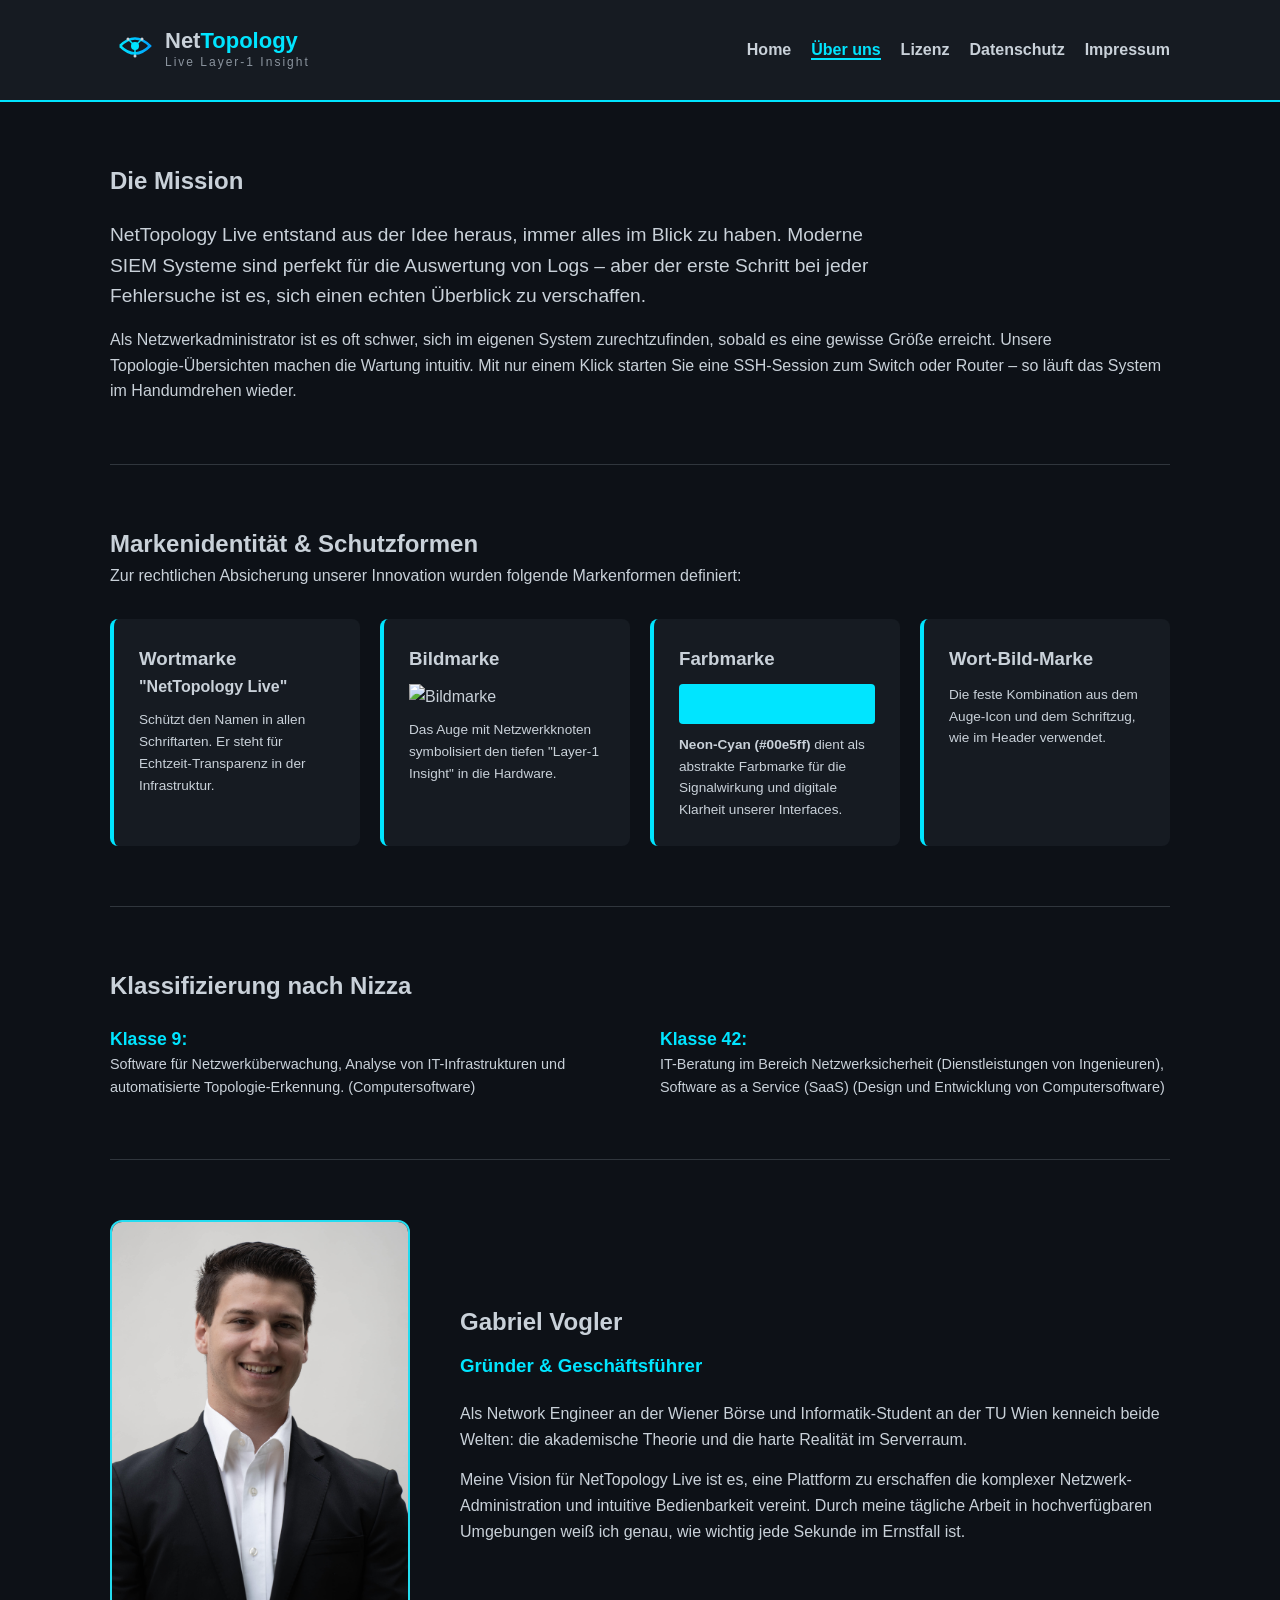
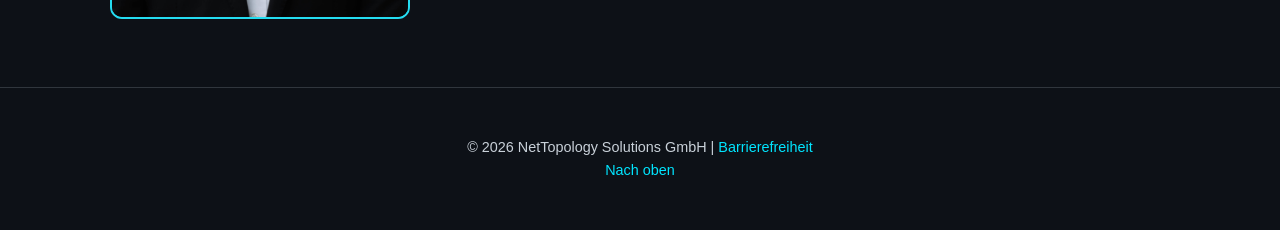
==== docs/about.html @ a6eb4c8f "About us Page, Markenidentität und Klassifizierung nach Nizza + GEschäftsführer" ====
<!DOCTYPE html>
<html lang="de">
<head>
    <meta charset="UTF-8">
    <meta name="viewport" content="width=device-width, initial-scale=1.0">
    <title>Über uns | NetTopology Live</title>
    <link rel="stylesheet" href="css/style.css">
</head>
<body>

    <a href="#main-content" class="skip-link">Zum Hauptinhalt springen</a>

    <header>
        <div class="container header-flex">
            <div class="logo">
                <a href="index.html"><img src="assets/images/logo-header.svg" alt="NetTopology Live Logo"></a>
            </div>
            <nav aria-label="Hauptnavigation">
                <ul>
                    <li><a href="index.html">Home</a></li>
                    <li><a href="about.html" aria-current="page">Über uns</a></li>
                    <li><a href="lizenz.html">Lizenz</a></li>
                    <li><a href="datenschutz.html">Datenschutz</a></li>
                    <li><a href="impressum.html">Impressum</a></li>
                </ul>
            </nav>
        </div>
    </header>

    <main id="main-content" class="container" style="padding: 60px 20px;">
        
        <section id="mission">
            <h1>Die Mission</h1>
            <p style="font-size: 1.2rem; color: var(--text-main); max-width: 800px; margin-top: 20px;">
                NetTopology Live entstand aus der Idee heraus, immer alles im Blick zu haben. Moderne SIEM Systeme sind perfekt für die Auswertung von Logs – aber der erste Schritt bei jeder Fehlersuche ist es, sich einen echten Überblick zu verschaffen.
            </p>
            <p style="margin-top: 15px;">
                Als Netzwerkadministrator ist es oft schwer, sich im eigenen System zurechtzufinden, sobald es eine gewisse Größe erreicht. Unsere Topologie-Übersichten machen die Wartung intuitiv. Mit nur einem Klick starten Sie eine SSH-Session zum Switch oder Router – so läuft das System im Handumdrehen wieder.
            </p>
        </section>

        <hr style="margin: 60px 0; border: 0; border-top: 1px solid #30363d;">

        <!-- Aufgabe 3: Markenformen & Branding -->
        <section id="branding">
            <h2>Markenidentität & Schutzformen</h2>
            <p>Zur rechtlichen Absicherung unserer Innovation wurden folgende Markenformen definiert:</p>

            <div class="brand-grid" style="display: grid; grid-template-columns: repeat(auto-fit, minmax(230px, 1fr)); gap: 20px; margin-top: 30px;">
                <div class="brand-card" style="background: var(--bg-card); padding: 25px; border-radius: 8px; border-left: 4px solid var(--accent-blue);">
                    <h3>Wortmarke</h3>
                    <p><strong>"NetTopology Live"</strong></p>
                    <p style="font-size: 0.85rem; margin-top: 10px;">Schützt den Namen in allen Schriftarten. Er steht für Echtzeit-Transparenz in der Infrastruktur.</p>
                </div>

                <div class="brand-card" style="background: var(--bg-card); padding: 25px; border-radius: 8px; border-left: 4px solid var(--accent-blue);">
                    <h3>Bildmarke</h3>
                    <div style="margin: 10px 0;"><img src="assets/icons/favicon.svg" alt="Bildmarke" width="40"></div>
                    <p style="font-size: 0.85rem;">Das Auge mit Netzwerkknoten symbolisiert den tiefen "Layer-1 Insight" in die Hardware.</p>
                </div>

                <div class="brand-card" style="background: var(--bg-card); padding: 25px; border-radius: 8px; border-left: 4px solid var(--accent-blue);">
                    <h3>Farbmarke</h3>
                    <div style="width: 100%; height: 40px; background-color: var(--accent-blue); border-radius: 4px; margin: 10px 0;"></div>
                    <p style="font-size: 0.85rem;"><strong>Neon-Cyan (#00e5ff)</strong> dient als abstrakte Farbmarke für die Signalwirkung und digitale Klarheit unserer Interfaces.</p>
                </div>

                <div class="brand-card" style="background: var(--bg-card); padding: 25px; border-radius: 8px; border-left: 4px solid var(--accent-blue);">
                    <h3>Wort-Bild-Marke</h3>
                    <p style="font-size: 0.85rem; margin-top: 10px;">Die feste Kombination aus dem Auge-Icon und dem Schriftzug, wie im Header verwendet.</p>
                </div>
            </div>
        </section>

        <hr style="margin: 60px 0; border: 0; border-top: 1px solid #30363d;">

        <section id="nizza">
            <h2>Klassifizierung nach Nizza</h2>
            <div style="display: grid; grid-template-columns: 1fr 1fr; gap: 40px; margin-top: 20px;">
                <div>
                    <strong style="color: var(--accent-blue); font-size: 1.1rem;">Klasse 9:</strong>
                    <p style="font-size: 0.9rem;">Software für Netzwerküberwachung, Analyse von IT-Infrastrukturen und automatisierte Topologie-Erkennung. (Computersoftware)</p>
                </div>
                <div>
                    <strong style="color: var(--accent-blue); font-size: 1.1rem;">Klasse 42:</strong>
                    <p style="font-size: 0.9rem;">IT-Beratung im Bereich Netzwerksicherheit (Dienstleistungen von Ingenieuren), Software as a Service (SaaS) (Design und Entwicklung von Computersoftware)</p>
                </div>
            </div>
        </section>

        <hr style="margin: 60px 0; border: 0; border-top: 1px solid #30363d;">

        <section id="ceo">
            <div style="display: grid; grid-template-columns: 300px 1fr; gap: 50px; align-items: center;">
                <div class="ceo-image">
                    <!-- Ersetze dies durch dein echtes Bild unter assets/images/ceo-gabriel.jpg -->
                    <img src="assets/images/Foto_Gabriel.jpg" alt="Gabriel Vogler - CEO NetTopology" style="width: 100%; border-radius: 12px; border: 2px solid var(--accent-blue); filter: grayscale(20%);">
                </div>
                <div class="ceo-text">
                    <h2 style="margin-bottom: 10px;">Gabriel Vogler</h2>
                    <h3 style="color: var(--accent-blue); margin-bottom: 20px;">Gründer & Geschäftsführer</h3>
                    <p>
                        Als Network Engineer an der Wiener Börse und Informatik-Student an der TU Wien kenneich beide Welten: die akademische Theorie und die harte Realität im Serverraum. 
                    </p>
                    <p style="margin-top: 15px;">
                        Meine Vision für NetTopology Live ist es, eine Plattform zu erschaffen die komplexer Netzwerk-Administration und intuitive Bedienbarkeit vereint. Durch meine tägliche Arbeit in hochverfügbaren Umgebungen weiß ich genau, wie wichtig jede Sekunde im Ernstfall ist.
                    </p>
                </div>
            </div>
        </section>

    </main>

    <footer>
        <div class="container">
            <p>&copy; 2026 NetTopology Solutions GmbH | <a href="impressum.html#accessibility">Barrierefreiheit</a></p>
            <p><a href="#top">Nach oben</a></p>
        </div>
    </footer>

</body>
</html>
---- docs/css/style.css ----
:root {
    --bg-dark: #0d1117;
    --bg-card: #161b22;
    --text-main: #c9d1d9;
    --accent-blue: #00e5ff; /* Deine Markenfarbe: Neon-Blau */
    --status-up: #39d353;
    --status-down: #f85149;
    --font-main: 'Segoe UI', Tahoma, Geneva, Verdana, sans-serif;
    --font-mono: 'Cascadia Code', 'Courier New', monospace;
}

* {
    box-sizing: border-box;
    margin: 0;
    padding: 0;
}

html {
    scroll-behavior: smooth;
}

body {
    background-color: var(--bg-dark);
    color: var(--text-main);
    font-family: var(--font-main);
    line-height: 1.6;
}

.container {
    max-width: 1100px;
    margin: 0 auto;
    padding: 0 20px;
}

.skip-link {
    position: absolute;
    top: -100px;
    left: 0;
    background: var(--accent-blue);
    color: black;
    padding: 10px 20px;
    z-index: 999;
    text-decoration: none;
    font-weight: bold;
    transition: top 0.3s;
}

.skip-link:focus {
    top: 0;
}

header {
    background-color: var(--bg-card);
    border-bottom: 2px solid var(--accent-blue);
    padding: 1rem 0;
    position: relative;
    z-index: 10;
}

header .container {
    display: flex;
    justify-content: space-between;
    align-items: center;
}

nav ul {
    display: flex;
    list-style: none;
    gap: 20px;
}

nav a {
    color: var(--text-main);
    text-decoration: none;
    font-weight: bold;
}

nav a:hover, nav a[aria-current="page"] {
    color: var(--accent-blue);
    border-bottom: 2px solid var(--accent-blue);
}

/* --- Hero Section mit Video Background --- */
#hero {
    position: relative;
    height: 100vh;
    width: 100%;
    overflow: hidden;
    display: flex;
    align-items: center;
    justify-content: center;
    background-color: black; /* Schwarz als Fallback während das Video lädt */
    text-align: center;
}

#hero-video {
    position: absolute;
    top: 50%;
    left: 50%;
    min-width: 100%;
    min-height: 100%;
    width: auto;
    height: auto;
    z-index: 0; /* Ganz nach hinten */
    transform: translate(-50%, -50%);
    object-fit: cover;
}

.video-overlay {
    position: absolute;
    top: 0;
    left: 0;
    width: 100%;
    height: 100%;
    background: rgba(13, 17, 23, 0.75);
    z-index: 1;
}

.hero-content {
    position: relative;
    z-index: 2;
    max-width: 900px;
    padding: 0 20px;
}

#hero h1 {
    font-size: 3rem;
    color: white;
    margin-bottom: 1rem;
    line-height: 1.2;
}

.highlight {
    color: var(--accent-blue);
}

.hero-subtitle {
    font-size: 1.25rem;
    color: #c9d1d9;
    max-width: 700px;
    margin: 20px auto;
}

#demo {
    padding: 80px 0;
    background-color: var(--bg-dark);
}

.demo-grid {
    display: grid;
    grid-template-columns: 1fr 1.5fr;
    gap: 50px;
    align-items: center;
}

.feature-list {
    list-style: none;
    margin-top: 20px;
}

.feature-list li {
    margin-bottom: 15px;
    padding-left: 25px;
    position: relative;
}

.feature-list li::before {
    content: "✓";
    position: absolute;
    left: 0;
    color: var(--accent-blue);
    font-weight: bold;
}

.responsive-img {
    max-width: 100%;
    height: auto;
    border-radius: 8px;
}

.shadow-box {
    box-shadow: 0 20px 50px rgba(0, 229, 255, 0.15);
    border: 1px solid #30363d;
}

.hero-cta {
    display: flex;
    justify-content: center;
    gap: 20px;
    margin-top: 30px;
}

.btn-primary, .btn-secondary {
    padding: 12px 28px;
    border-radius: 4px;
    font-weight: bold;
    text-decoration: none;
    transition: all 0.3s ease;
    display: inline-block;
}

.btn-primary {
    background-color: var(--accent-blue);
    color: #000;
    border: 2px solid var(--accent-blue);
}

.btn-primary:hover {
    background-color: transparent;
    color: var(--accent-blue);
}

.btn-secondary {
    background-color: transparent;
    color: white;
    border: 2px solid #30363d;
}

.btn-secondary:hover {
    border-color: var(--accent-blue);
    color: var(--accent-blue);
}

.btn-primary:focus, .btn-secondary:focus {
    outline: 3px solid white;
    outline-offset: 4px;
}

/* --- Pricing Section --- */
#pricing {
    padding: 80px 0;
    background-color: #161b22;
}

.pricing-header {
    text-align: center;
    margin-bottom: 50px;
}

.pricing-grid {
    display: flex;
    justify-content: center;
    gap: 30px;
    flex-wrap: wrap;
}

.price-card {
    background-color: var(--bg-dark);
    border: 1px solid #30363d;
    border-radius: 8px;
    padding: 40px;
    width: 320px;
    text-align: center;
    position: relative;
    transition: transform 0.3s ease;
}

.price-card:hover {
    transform: translateY(-10px);
    border-color: var(--accent-blue);
}

.price-card.featured {
    border: 2px solid var(--accent-blue);
    box-shadow: 0 10px 30px rgba(0, 229, 255, 0.1);
}

.badge {
    position: absolute;
    top: -15px;
    left: 50%;
    transform: translateX(-50%);
    background-color: var(--accent-blue);
    color: #000;
    padding: 5px 15px;
    border-radius: 20px;
    font-size: 0.8rem;
    font-weight: bold;
}

.price {
    font-size: 3rem;
    font-weight: bold;
    margin: 20px 0;
    color: var(--accent-blue);
}

.price span {
    font-size: 1.2rem;
    color: #8b949e;
    margin-right: 5px;
}

.price-info {
    font-size: 0.9rem;
    color: #8b949e;
    margin-bottom: 25px;
}

.price-features {
    list-style: none;
    text-align: left;
    margin-bottom: 30px;
}

.price-features li {
    margin-bottom: 12px;
    font-size: 0.95rem;
}

.price-features li::before {
    content: "•";
    color: var(--accent-blue);
    margin-right: 10px;
    font-weight: bold;
}

/* --- Back to Top --- */
.back-to-top-wrapper {
    text-align: center;
    padding: 40px 0;
    background-color: var(--bg-dark);
}

.back-to-top {
    display: inline-block;
    padding: 10px 20px;
    background-color: var(--bg-card);
    color: var(--accent-blue);
    border: 1px solid var(--accent-blue);
    border-radius: 4px;
    text-decoration: none;
    font-weight: bold;
    transition: all 0.3s ease;
}

.back-to-top:hover {
    background-color: var(--accent-blue);
    color: black;
}

footer {
    padding: 3rem 0;
    background-color: #0d1117;
    border-top: 1px solid #30363d;
    font-size: 0.9rem;
    text-align: center;
}

footer a { color: var(--accent-blue); text-decoration: none; }

@media (max-width: 768px) {
    #hero h1 { font-size: 2rem; }
    .demo-grid { grid-template-columns: 1fr; text-align: center; }
    .feature-list li { text-align: left; }
    .hero-cta { flex-direction: column; align-items: center; }
}
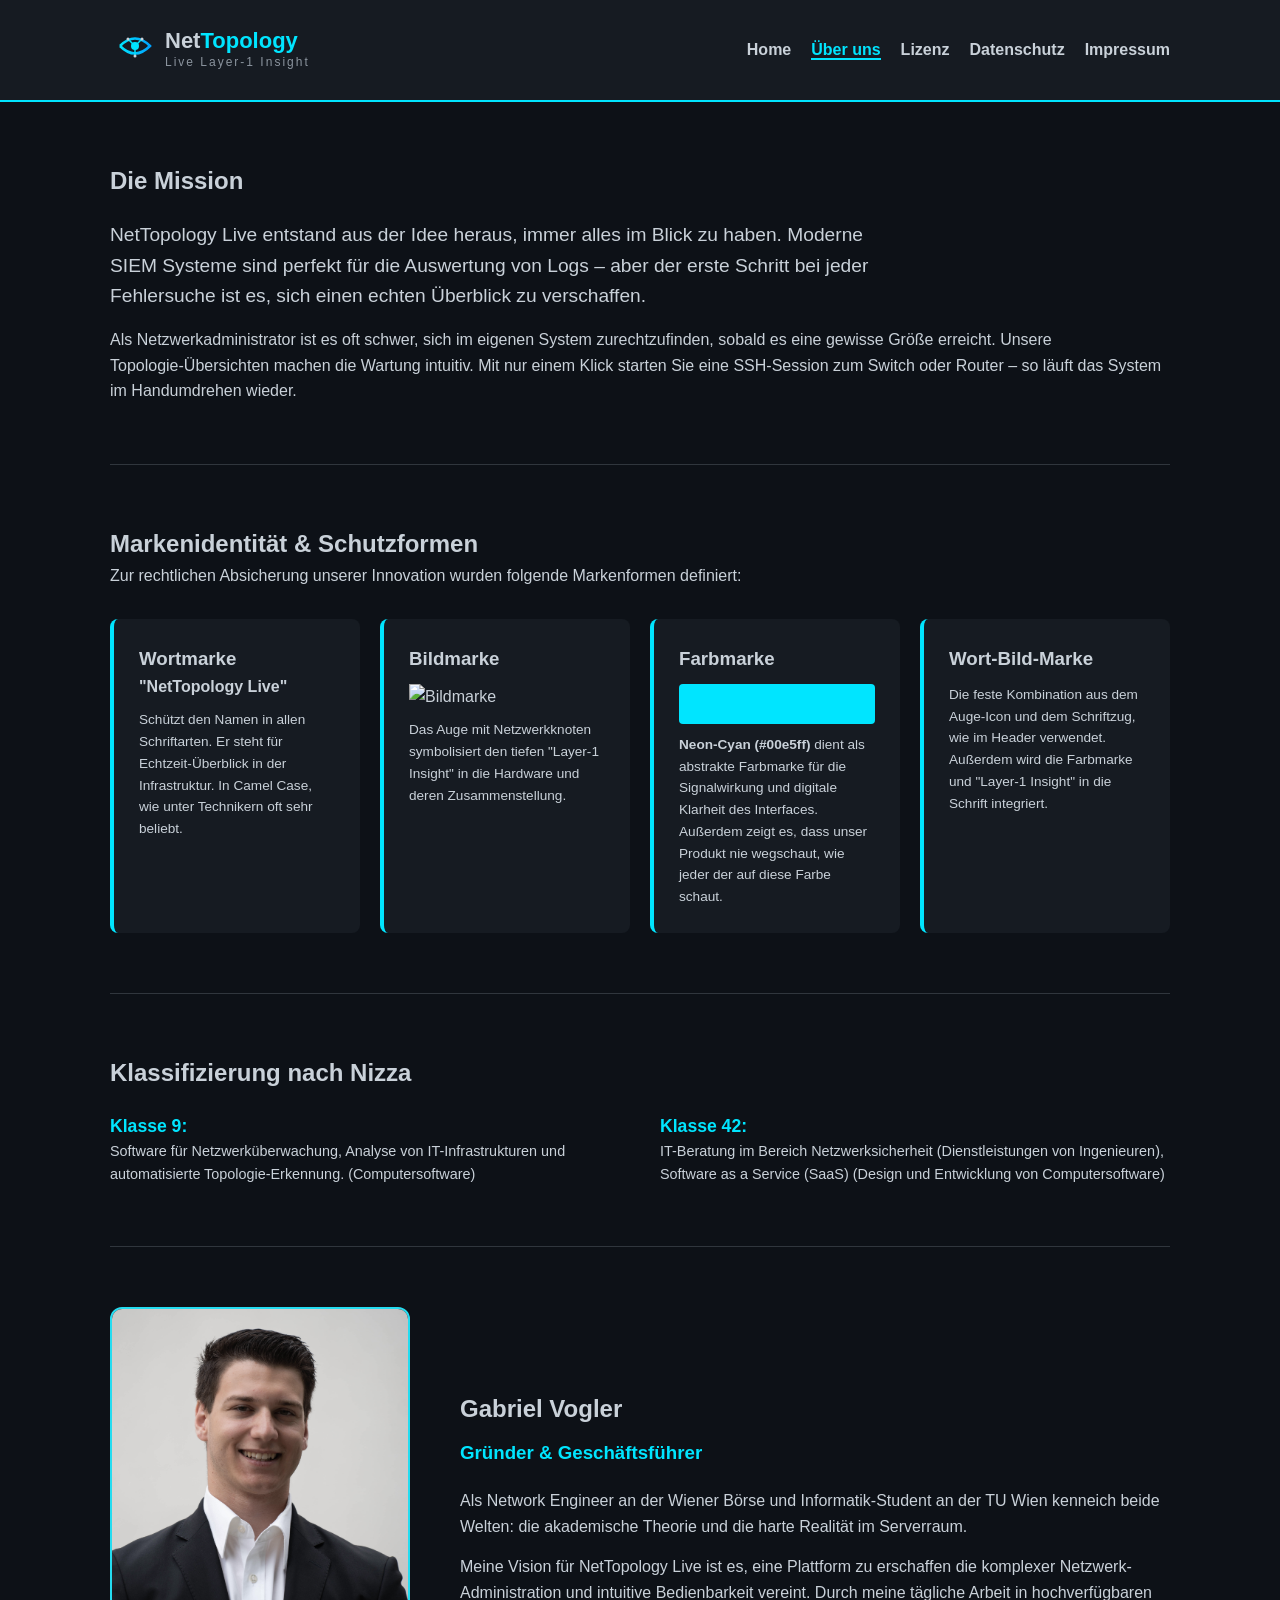
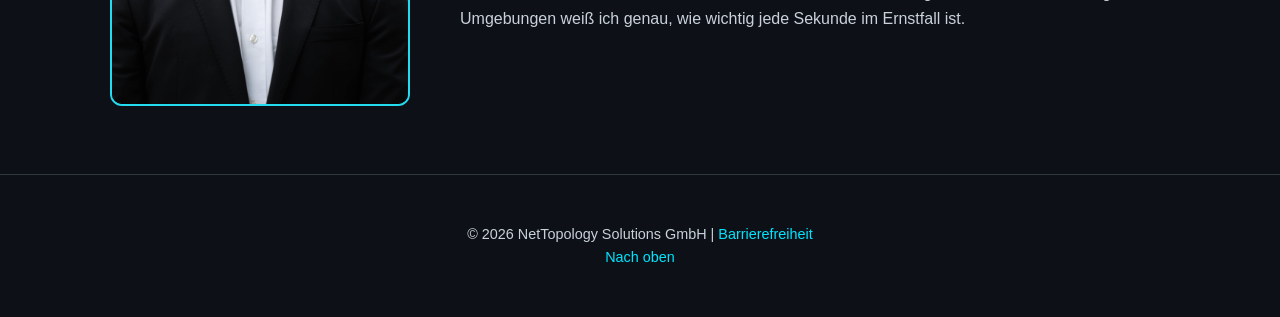
==== commit 82e60447: "About us Page, Markenidentität Anpassungen" ====
--- a/docs/about.html
+++ b/docs/about.html
@@ -50,24 +50,24 @@
                 <div class="brand-card" style="background: var(--bg-card); padding: 25px; border-radius: 8px; border-left: 4px solid var(--accent-blue);">
                     <h3>Wortmarke</h3>
                     <p><strong>"NetTopology Live"</strong></p>
-                    <p style="font-size: 0.85rem; margin-top: 10px;">Schützt den Namen in allen Schriftarten. Er steht für Echtzeit-Transparenz in der Infrastruktur.</p>
+                    <p style="font-size: 0.85rem; margin-top: 10px;">Schützt den Namen in allen Schriftarten. Er steht für Echtzeit-Überblick in der Infrastruktur. In Camel Case, wie unter Technikern oft sehr beliebt.</p>
                 </div>
 
                 <div class="brand-card" style="background: var(--bg-card); padding: 25px; border-radius: 8px; border-left: 4px solid var(--accent-blue);">
                     <h3>Bildmarke</h3>
                     <div style="margin: 10px 0;"><img src="assets/icons/favicon.svg" alt="Bildmarke" width="40"></div>
-                    <p style="font-size: 0.85rem;">Das Auge mit Netzwerkknoten symbolisiert den tiefen "Layer-1 Insight" in die Hardware.</p>
+                    <p style="font-size: 0.85rem;">Das Auge mit Netzwerkknoten symbolisiert den tiefen "Layer-1 Insight" in die Hardware und deren Zusammenstellung.</p>
                 </div>
 
                 <div class="brand-card" style="background: var(--bg-card); padding: 25px; border-radius: 8px; border-left: 4px solid var(--accent-blue);">
                     <h3>Farbmarke</h3>
                     <div style="width: 100%; height: 40px; background-color: var(--accent-blue); border-radius: 4px; margin: 10px 0;"></div>
-                    <p style="font-size: 0.85rem;"><strong>Neon-Cyan (#00e5ff)</strong> dient als abstrakte Farbmarke für die Signalwirkung und digitale Klarheit unserer Interfaces.</p>
+                    <p style="font-size: 0.85rem;"><strong>Neon-Cyan (#00e5ff)</strong> dient als abstrakte Farbmarke für die Signalwirkung und digitale Klarheit des Interfaces. Außerdem zeigt es, dass unser Produkt nie wegschaut, wie jeder der auf diese Farbe schaut.</p>
                 </div>
 
                 <div class="brand-card" style="background: var(--bg-card); padding: 25px; border-radius: 8px; border-left: 4px solid var(--accent-blue);">
                     <h3>Wort-Bild-Marke</h3>
-                    <p style="font-size: 0.85rem; margin-top: 10px;">Die feste Kombination aus dem Auge-Icon und dem Schriftzug, wie im Header verwendet.</p>
+                    <p style="font-size: 0.85rem; margin-top: 10px;">Die feste Kombination aus dem Auge-Icon und dem Schriftzug, wie im Header verwendet. Außerdem wird die Farbmarke und "Layer-1 Insight" in die Schrift integriert.</p>
                 </div>
             </div>
         </section>
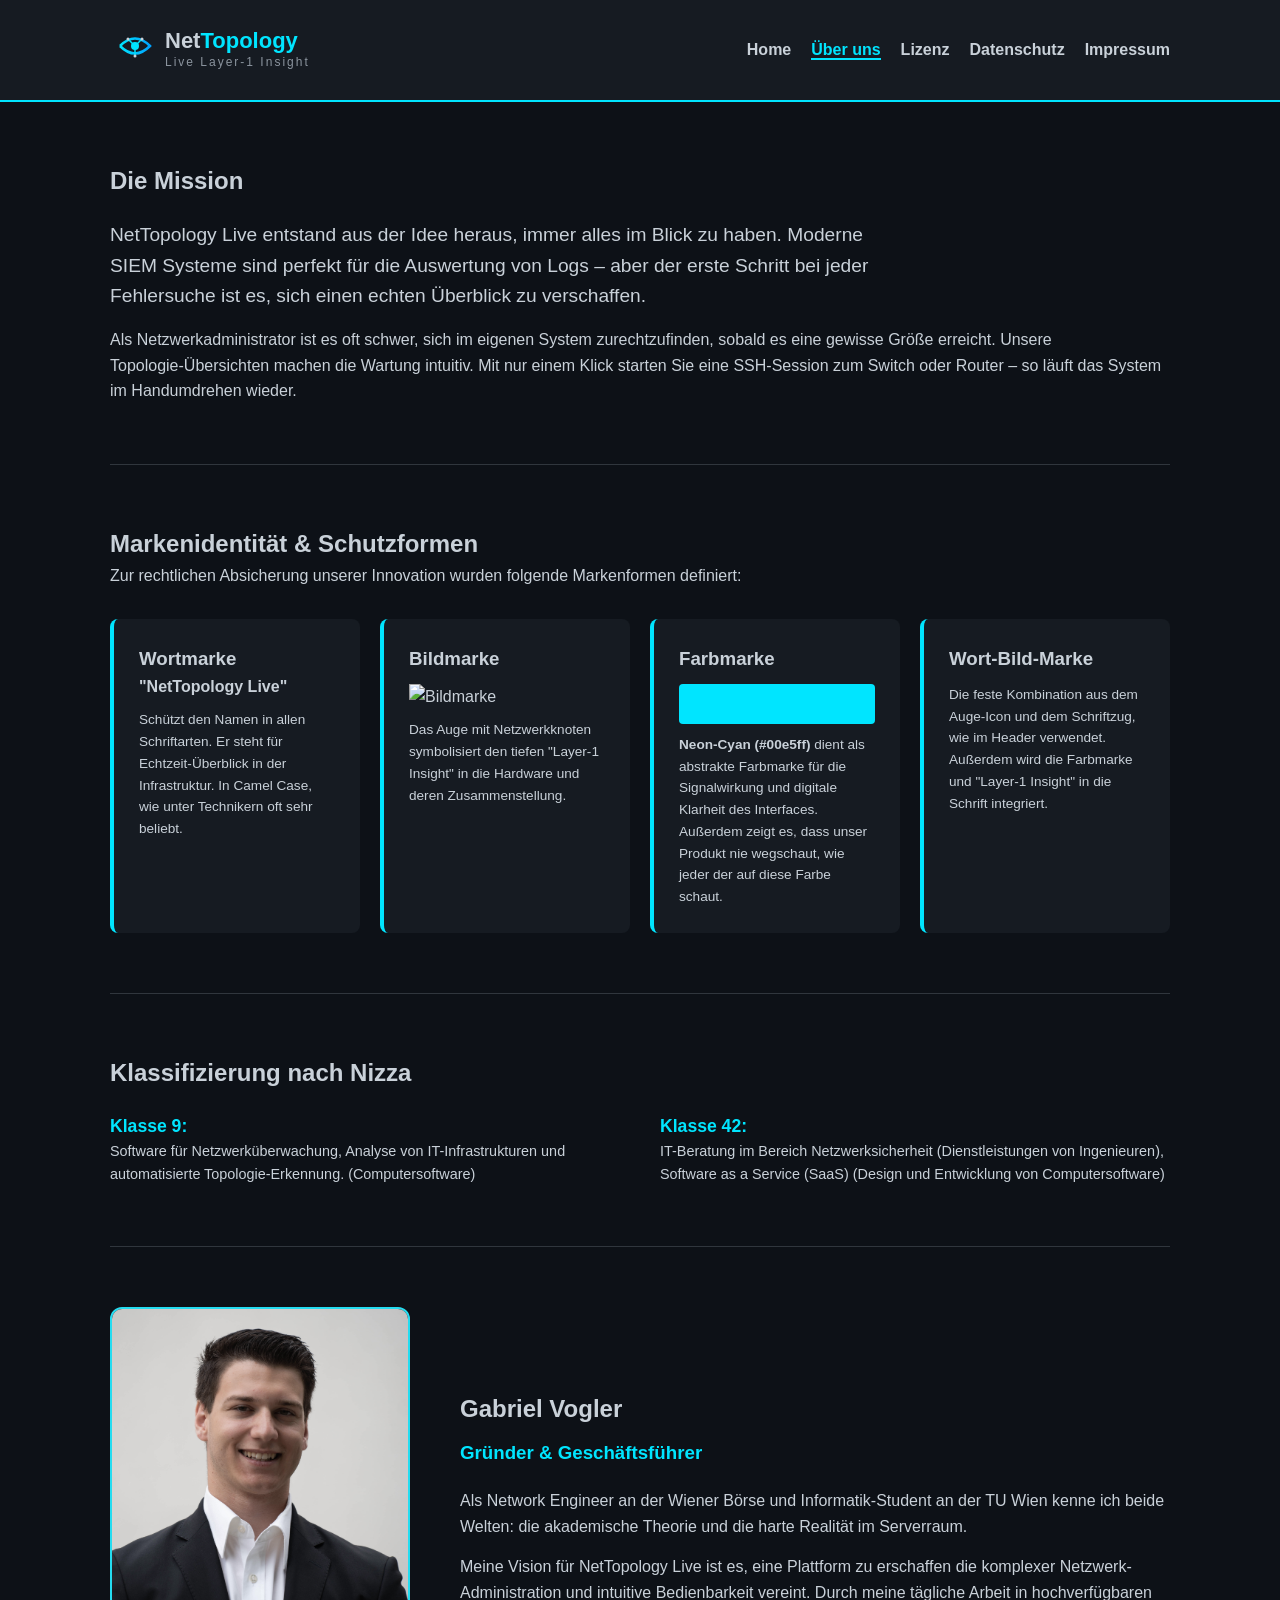
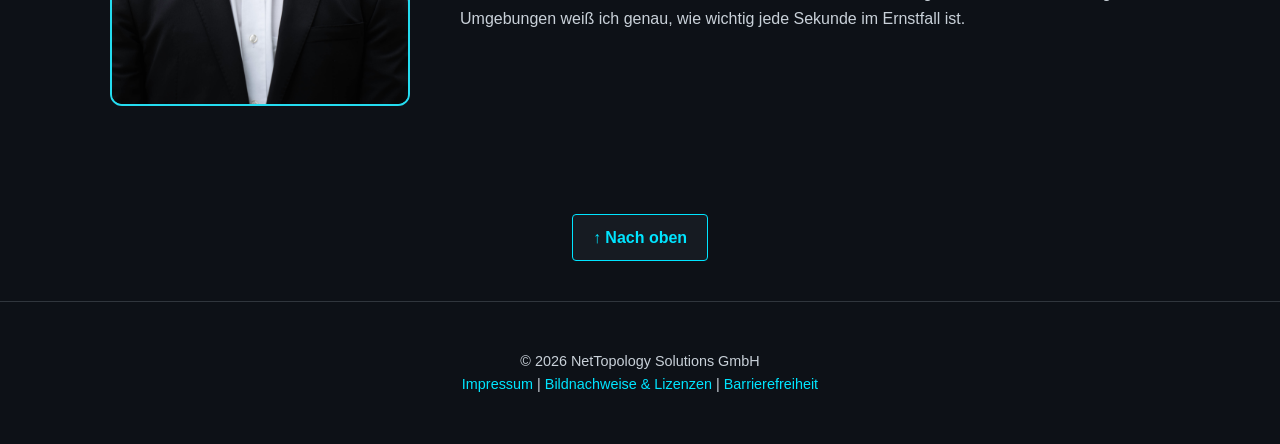
==== commit d00291dc: "Feinschliff des Footers, Blattlinie angepasst, sowie einige Fehler ausgebessert und Sachen etwas umf" ====
--- a/docs/about.html
+++ b/docs/about.html
@@ -5,6 +5,8 @@
     <meta name="viewport" content="width=device-width, initial-scale=1.0">
     <title>Über uns | NetTopology Live</title>
     <link rel="stylesheet" href="css/style.css">
+
+    <link rel="icon" href="assets/icons/favicon.ico">
 </head>
 <body>
 
@@ -93,14 +95,13 @@
         <section id="ceo">
             <div style="display: grid; grid-template-columns: 300px 1fr; gap: 50px; align-items: center;">
                 <div class="ceo-image">
-                    <!-- Ersetze dies durch dein echtes Bild unter assets/images/ceo-gabriel.jpg -->
                     <img src="assets/images/Foto_Gabriel.jpg" alt="Gabriel Vogler - CEO NetTopology" style="width: 100%; border-radius: 12px; border: 2px solid var(--accent-blue); filter: grayscale(20%);">
                 </div>
                 <div class="ceo-text">
                     <h2 style="margin-bottom: 10px;">Gabriel Vogler</h2>
                     <h3 style="color: var(--accent-blue); margin-bottom: 20px;">Gründer & Geschäftsführer</h3>
                     <p>
-                        Als Network Engineer an der Wiener Börse und Informatik-Student an der TU Wien kenneich beide Welten: die akademische Theorie und die harte Realität im Serverraum. 
+                        Als Network Engineer an der Wiener Börse und Informatik-Student an der TU Wien kenne ich beide Welten: die akademische Theorie und die harte Realität im Serverraum. 
                     </p>
                     <p style="margin-top: 15px;">
                         Meine Vision für NetTopology Live ist es, eine Plattform zu erschaffen die komplexer Netzwerk-Administration und intuitive Bedienbarkeit vereint. Durch meine tägliche Arbeit in hochverfügbaren Umgebungen weiß ich genau, wie wichtig jede Sekunde im Ernstfall ist.
@@ -111,12 +112,17 @@
 
     </main>
 
+    <div class="back-to-top-wrapper">
+        <a href="#top" class="back-to-top" aria-label="Zurück zum Seitenanfang">
+            <span aria-hidden="true">↑</span> Nach oben
+        </a>
+    </div>
+
     <footer>
         <div class="container">
-            <p>&copy; 2026 NetTopology Solutions GmbH | <a href="impressum.html#accessibility">Barrierefreiheit</a></p>
-            <p><a href="#top">Nach oben</a></p>
+            <p>&copy; 2026 NetTopology Solutions GmbH</p>
+            <p><a href="impressum.html">Impressum</a> | <a href="impressum.html#credits">Bildnachweise & Lizenzen</a> | <a href="impressum.html#accessibility">Barrierefreiheit</a></p>
         </div>
     </footer>
-
 </body>
 </html>
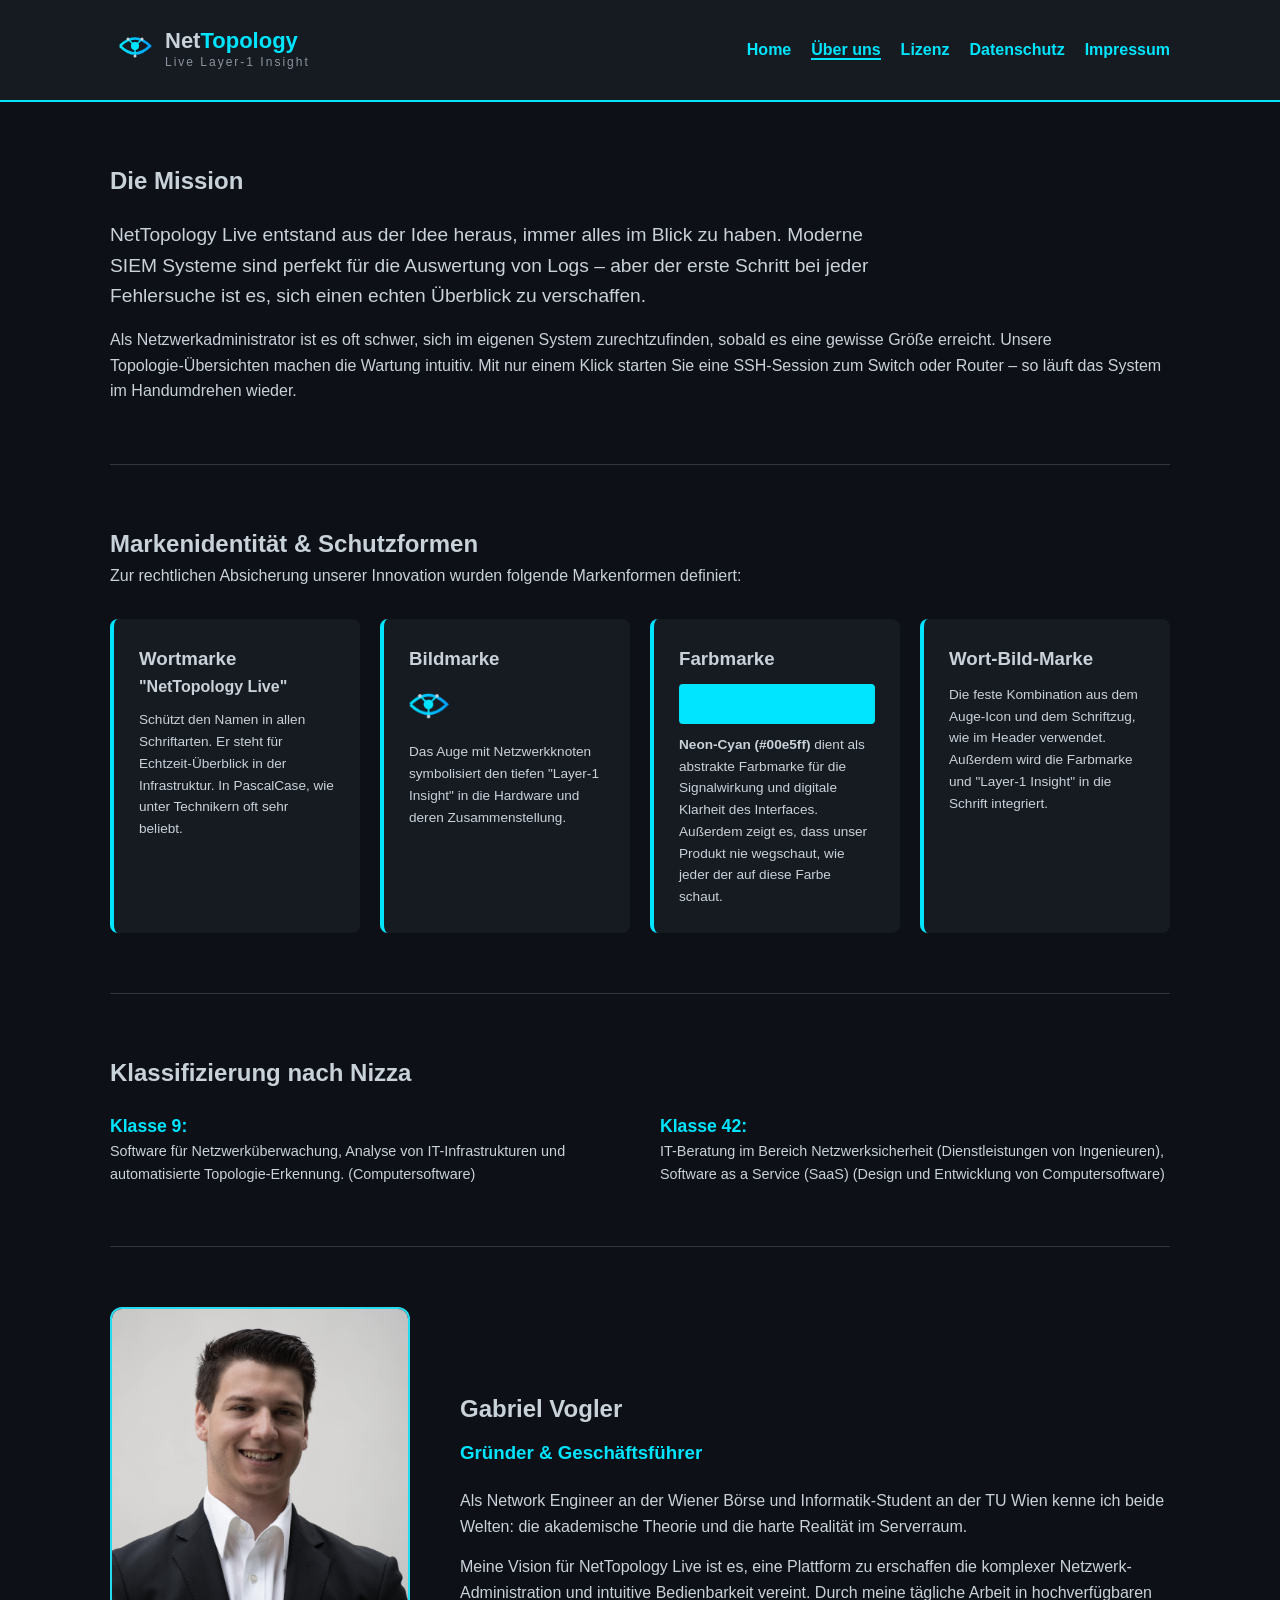
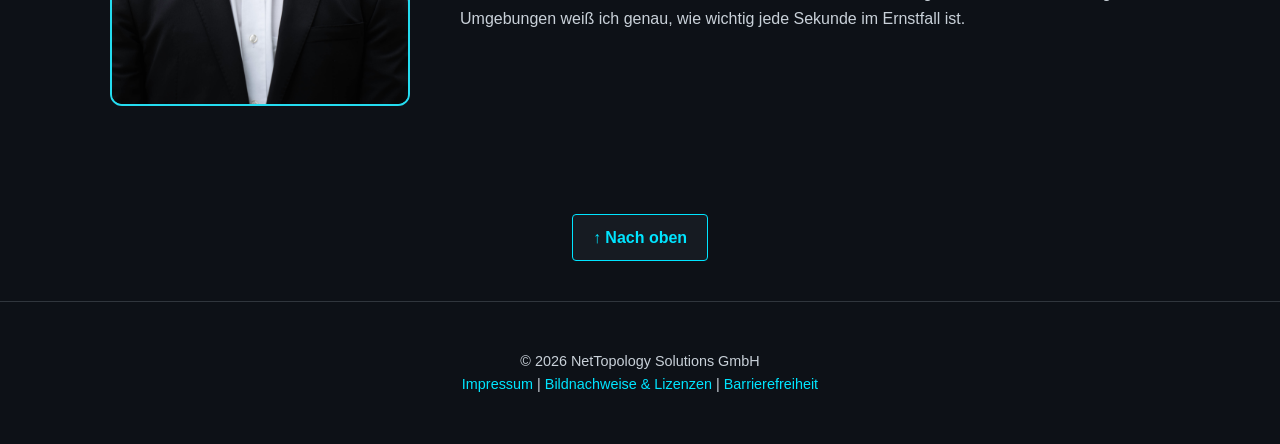
==== commit e3d2669a: "Camel Case -> PascalCase, Styling der Links, besonders für die Barrierefreiheit, damit der Kontrast " ====
--- a/docs/about.html
+++ b/docs/about.html
@@ -52,12 +52,12 @@
                 <div class="brand-card" style="background: var(--bg-card); padding: 25px; border-radius: 8px; border-left: 4px solid var(--accent-blue);">
                     <h3>Wortmarke</h3>
                     <p><strong>"NetTopology Live"</strong></p>
-                    <p style="font-size: 0.85rem; margin-top: 10px;">Schützt den Namen in allen Schriftarten. Er steht für Echtzeit-Überblick in der Infrastruktur. In Camel Case, wie unter Technikern oft sehr beliebt.</p>
+                    <p style="font-size: 0.85rem; margin-top: 10px;">Schützt den Namen in allen Schriftarten. Er steht für Echtzeit-Überblick in der Infrastruktur. In PascalCase, wie unter Technikern oft sehr beliebt.</p>
                 </div>
 
                 <div class="brand-card" style="background: var(--bg-card); padding: 25px; border-radius: 8px; border-left: 4px solid var(--accent-blue);">
                     <h3>Bildmarke</h3>
-                    <div style="margin: 10px 0;"><img src="assets/icons/favicon.svg" alt="Bildmarke" width="40"></div>
+                    <div style="margin: 10px 0;"><img src="assets/icons/favicon.ico" alt="Bildmarke" width="40"></div>
                     <p style="font-size: 0.85rem;">Das Auge mit Netzwerkknoten symbolisiert den tiefen "Layer-1 Insight" in die Hardware und deren Zusammenstellung.</p>
                 </div>
 
--- a/docs/css/style.css
+++ b/docs/css/style.css
@@ -1,3 +1,6 @@
+/* ==========================================================================
+   1. VARIABLEN & BRANDING
+   ========================================================================== */
 :root {
     --bg-dark: #0d1117;
     --bg-card: #161b22;
@@ -9,6 +12,9 @@
     --font-mono: 'Cascadia Code', 'Courier New', monospace;
 }
 
+/* ==========================================================================
+   2. BASIS-SETUP & RESET
+   ========================================================================== */
 * {
     box-sizing: border-box;
     margin: 0;
@@ -32,6 +38,31 @@
     padding: 0 20px;
 }
 
+/* ==========================================================================
+   3. GLOBAL TEXT-LINKS & TABLES (Barrierefreiheit)
+   ========================================================================== */
+a {
+    color: var(--accent-blue) !important;
+    text-decoration: underline;
+    transition: color 0.2s ease;
+}
+
+a:visited {
+    color: var(--accent-blue) !important;
+}
+
+a:hover, a:focus {
+    color: #ffffff !important;
+    text-decoration: none;
+}
+
+table td {
+    color: var(--text-main);
+}
+
+/* ==========================================================================
+   4. LAYOUT COMPONENTEN (Header, Navigation, Skip-Link)
+   ========================================================================== */
 .skip-link {
     position: absolute;
     top: -100px;
@@ -80,6 +111,10 @@
     border-bottom: 2px solid var(--accent-blue);
 }
 
+/* ==========================================================================
+   5. SEKTIONEN (Hero, Demo, Pricing, Footer)
+   ========================================================================== */
+
 /* --- Hero Section mit Video Background --- */
 #hero {
     position: relative;
@@ -89,7 +124,7 @@
     display: flex;
     align-items: center;
     justify-content: center;
-    background-color: black; /* Schwarz als Fallback während das Video lädt */
+    background-color: black; /* Fallback während das Video lädt */
     text-align: center;
 }
 
@@ -101,7 +136,7 @@
     min-height: 100%;
     width: auto;
     height: auto;
-    z-index: 0; /* Ganz nach hinten */
+    z-index: 0;
     transform: translate(-50%, -50%);
     object-fit: cover;
 }
@@ -141,6 +176,14 @@
     margin: 20px auto;
 }
 
+.hero-cta {
+    display: flex;
+    justify-content: center;
+    gap: 20px;
+    margin-top: 30px;
+}
+
+/* --- Demo Section --- */
 #demo {
     padding: 80px 0;
     background-color: var(--bg-dark);
@@ -181,49 +224,6 @@
 .shadow-box {
     box-shadow: 0 20px 50px rgba(0, 229, 255, 0.15);
     border: 1px solid #30363d;
-}
-
-.hero-cta {
-    display: flex;
-    justify-content: center;
-    gap: 20px;
-    margin-top: 30px;
-}
-
-.btn-primary, .btn-secondary {
-    padding: 12px 28px;
-    border-radius: 4px;
-    font-weight: bold;
-    text-decoration: none;
-    transition: all 0.3s ease;
-    display: inline-block;
-}
-
-.btn-primary {
-    background-color: var(--accent-blue);
-    color: #000;
-    border: 2px solid var(--accent-blue);
-}
-
-.btn-primary:hover {
-    background-color: transparent;
-    color: var(--accent-blue);
-}
-
-.btn-secondary {
-    background-color: transparent;
-    color: white;
-    border: 2px solid #30363d;
-}
-
-.btn-secondary:hover {
-    border-color: var(--accent-blue);
-    color: var(--accent-blue);
-}
-
-.btn-primary:focus, .btn-secondary:focus {
-    outline: 3px solid white;
-    outline-offset: 4px;
 }
 
 /* --- Pricing Section --- */
@@ -315,7 +315,7 @@
     font-weight: bold;
 }
 
-/* --- Back to Top --- */
+/* --- Back to Top & Footer --- */
 .back-to-top-wrapper {
     text-align: center;
     padding: 40px 0;
@@ -349,9 +349,66 @@
 
 footer a { color: var(--accent-blue); text-decoration: none; }
 
+/* ==========================================================================
+   6. RESPONSIVE DESIGN (Media Queries)
+   ========================================================================== */
 @media (max-width: 768px) {
     #hero h1 { font-size: 2rem; }
     .demo-grid { grid-template-columns: 1fr; text-align: center; }
     .feature-list li { text-align: left; }
     .hero-cta { flex-direction: column; align-items: center; }
+}
+
+/* ==========================================================================
+   7. ULTIMATIVER BUTTON-OVERRULE FIX (Garantierte Lesbarkeit)
+   ========================================================================== */
+.btn-primary, 
+a.btn-primary, 
+a.btn-primary:visited {
+    padding: 12px 28px;
+    border-radius: 4px;
+    font-weight: bold;
+    transition: all 0.3s ease;
+    display: inline-block;
+    background-color: var(--accent-blue) !important;
+    color: #000000 !important; /* Erzwingt schwarzen Text auf hellem Grund */
+    border: 2px solid var(--accent-blue) !important;
+    text-decoration: none !important;
+}
+
+.btn-primary:hover, 
+a.btn-primary:hover,
+.btn-primary:focus,
+a.btn-primary:focus {
+    background-color: transparent !important;
+    color: var(--accent-blue) !important; /* Text wird beim Hovern Cyan */
+    text-decoration: none !important;
+}
+
+.btn-secondary, 
+a.btn-secondary, 
+a.btn-secondary:visited {
+    padding: 12px 28px;
+    border-radius: 4px;
+    font-weight: bold;
+    transition: all 0.3s ease;
+    display: inline-block;
+    background-color: transparent !important;
+    color: #ffffff !important; /* Erzwingt weißen Text */
+    border: 2px solid #30363d !important;
+    text-decoration: none !important;
+}
+
+.btn-secondary:hover, 
+a.btn-secondary:hover,
+.btn-secondary:focus,
+a.btn-secondary:focus {
+    border-color: var(--accent-blue) !important;
+    color: var(--accent-blue) !important;
+    text-decoration: none !important;
+}
+
+.btn-primary:focus, .btn-secondary:focus {
+    outline: 3px solid white !important;
+    outline-offset: 4px;
 }
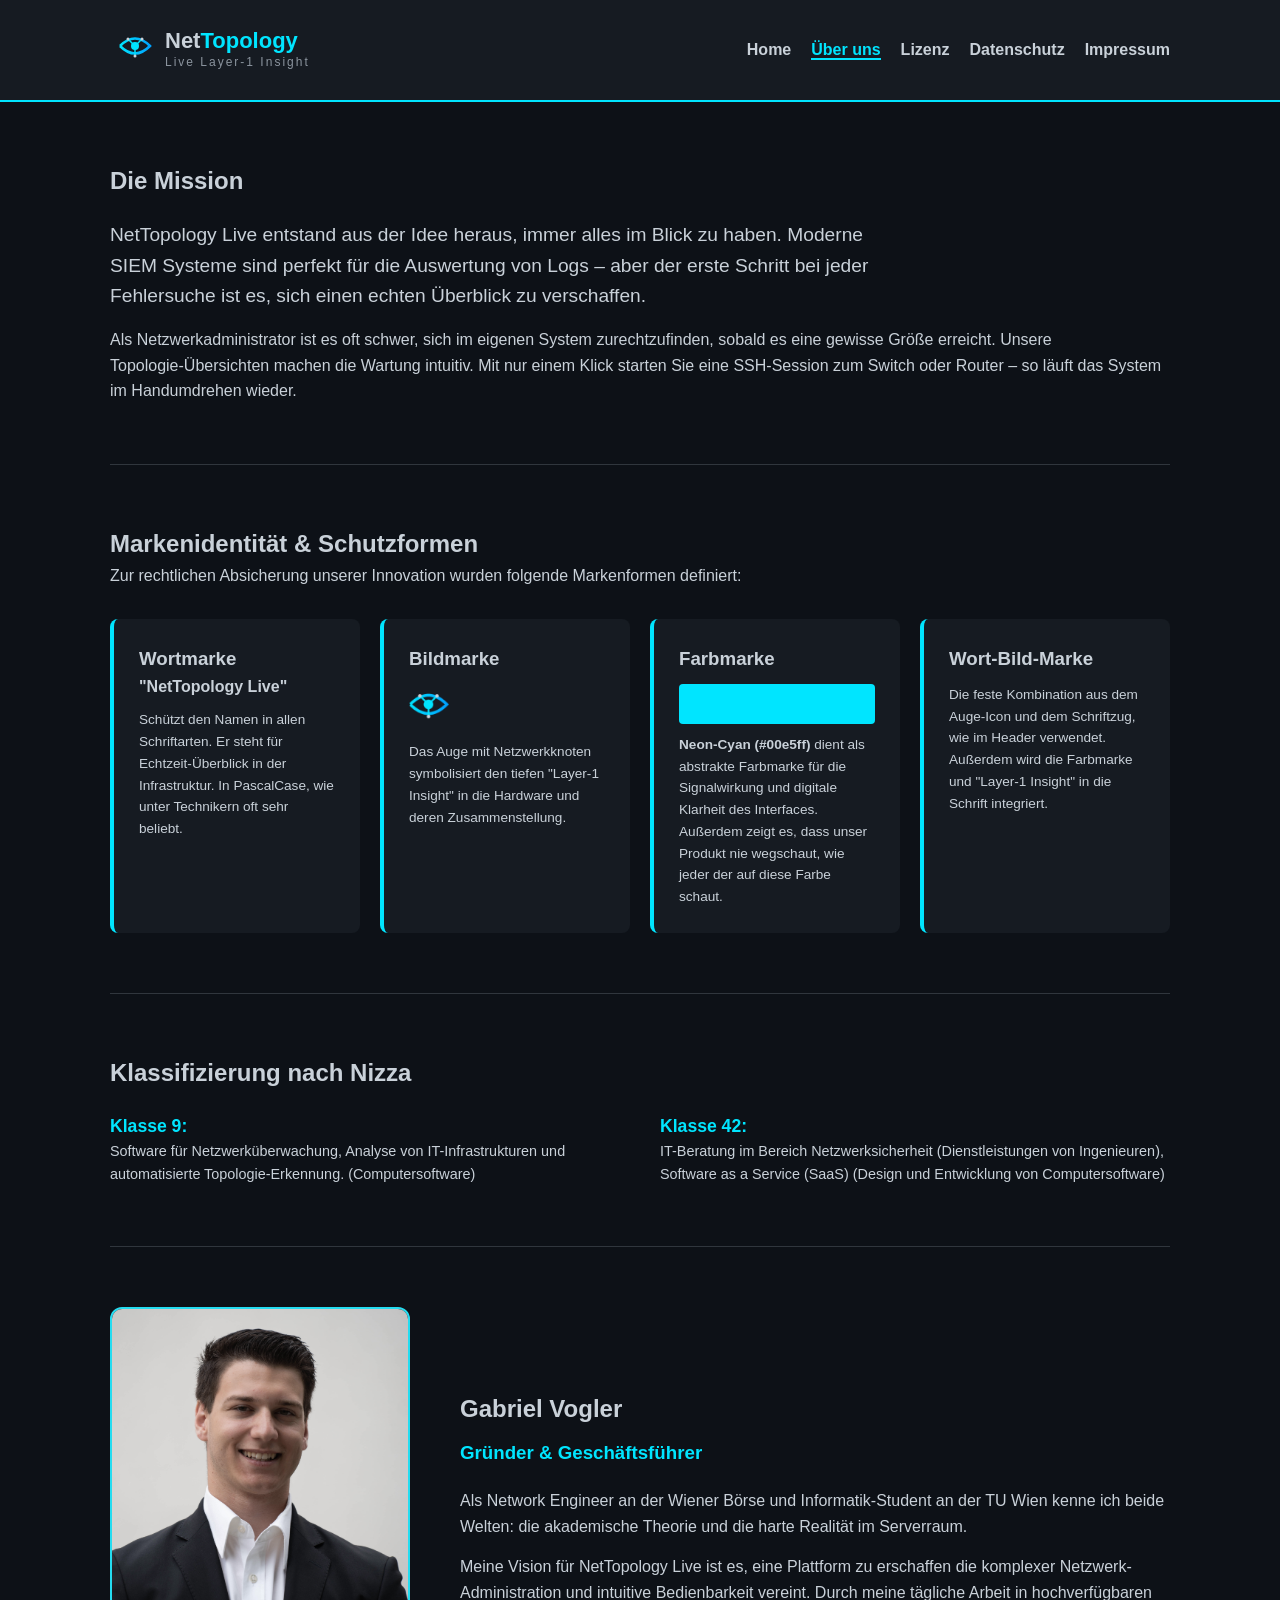
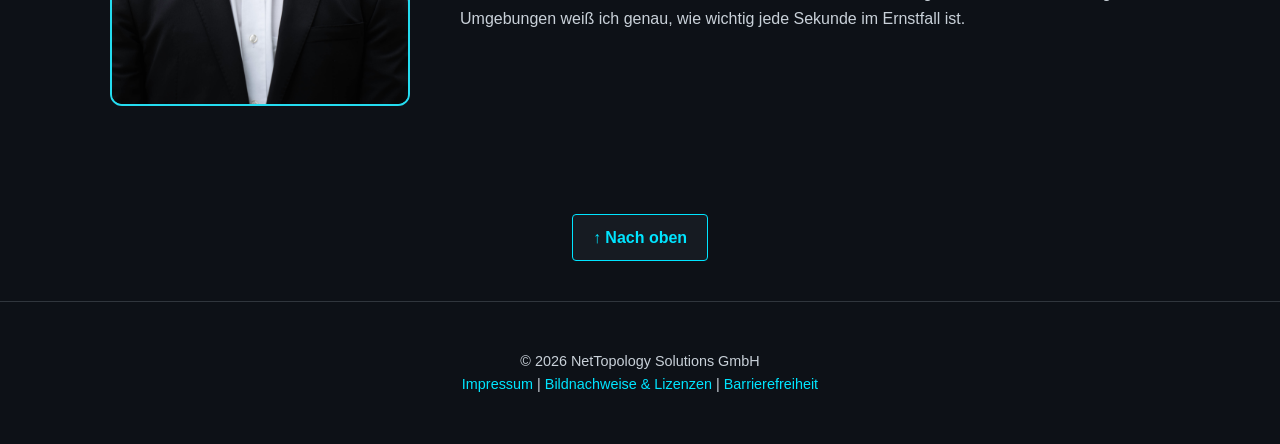
==== commit 5d30a281: "In den Credits Gemini als Webdesigner + Gabriel erwähnt" ====
--- a/docs/about.html
+++ b/docs/about.html
@@ -43,7 +43,6 @@
 
         <hr style="margin: 60px 0; border: 0; border-top: 1px solid #30363d;">
 
-        <!-- Aufgabe 3: Markenformen & Branding -->
         <section id="branding">
             <h2>Markenidentität & Schutzformen</h2>
             <p>Zur rechtlichen Absicherung unserer Innovation wurden folgende Markenformen definiert:</p>
--- a/docs/css/style.css
+++ b/docs/css/style.css
@@ -39,7 +39,7 @@
 }
 
 /* ==========================================================================
-   3. GLOBAL TEXT-LINKS & TABLES (Barrierefreiheit)
+   3. GLOBAL TEXT-LINKS & TABLES (Inhalt/Impressum)
    ========================================================================== */
 a {
     color: var(--accent-blue) !important;
@@ -100,15 +100,23 @@
     gap: 20px;
 }
 
-nav a {
-    color: var(--text-main);
-    text-decoration: none;
-    font-weight: bold;
-}
-
-nav a:hover, nav a[aria-current="page"] {
-    color: var(--accent-blue);
-    border-bottom: 2px solid var(--accent-blue);
+/* FIX: Navbar-Links vor dem globalen Cyan-Kollisionskurs schützen */
+nav a, 
+nav a:visited {
+    color: var(--text-main) !important;
+    text-decoration: none !important;
+    font-weight: bold;
+    border-bottom: 2px solid transparent;
+    transition: all 0.2s ease;
+}
+
+/* Nur bei Hover oder auf der aktiven Seite wird es Cyan */
+nav a:hover, 
+nav a:focus,
+nav a[aria-current="page"] {
+    color: var(--accent-blue) !important;
+    border-bottom: 2px solid var(--accent-blue) !important;
+    text-decoration: none !important;
 }
 
 /* ==========================================================================
@@ -124,7 +132,7 @@
     display: flex;
     align-items: center;
     justify-content: center;
-    background-color: black; /* Fallback während das Video lädt */
+    background-color: black;
     text-align: center;
 }
 
@@ -347,7 +355,7 @@
     text-align: center;
 }
 
-footer a { color: var(--accent-blue); text-decoration: none; }
+footer a { color: var(--accent-blue) !important; text-decoration: none; }
 
 /* ==========================================================================
    6. RESPONSIVE DESIGN (Media Queries)
@@ -371,7 +379,7 @@
     transition: all 0.3s ease;
     display: inline-block;
     background-color: var(--accent-blue) !important;
-    color: #000000 !important; /* Erzwingt schwarzen Text auf hellem Grund */
+    color: #000000 !important;
     border: 2px solid var(--accent-blue) !important;
     text-decoration: none !important;
 }
@@ -381,7 +389,7 @@
 .btn-primary:focus,
 a.btn-primary:focus {
     background-color: transparent !important;
-    color: var(--accent-blue) !important; /* Text wird beim Hovern Cyan */
+    color: var(--accent-blue) !important;
     text-decoration: none !important;
 }
 
@@ -394,7 +402,7 @@
     transition: all 0.3s ease;
     display: inline-block;
     background-color: transparent !important;
-    color: #ffffff !important; /* Erzwingt weißen Text */
+    color: #ffffff !important;
     border: 2px solid #30363d !important;
     text-decoration: none !important;
 }
